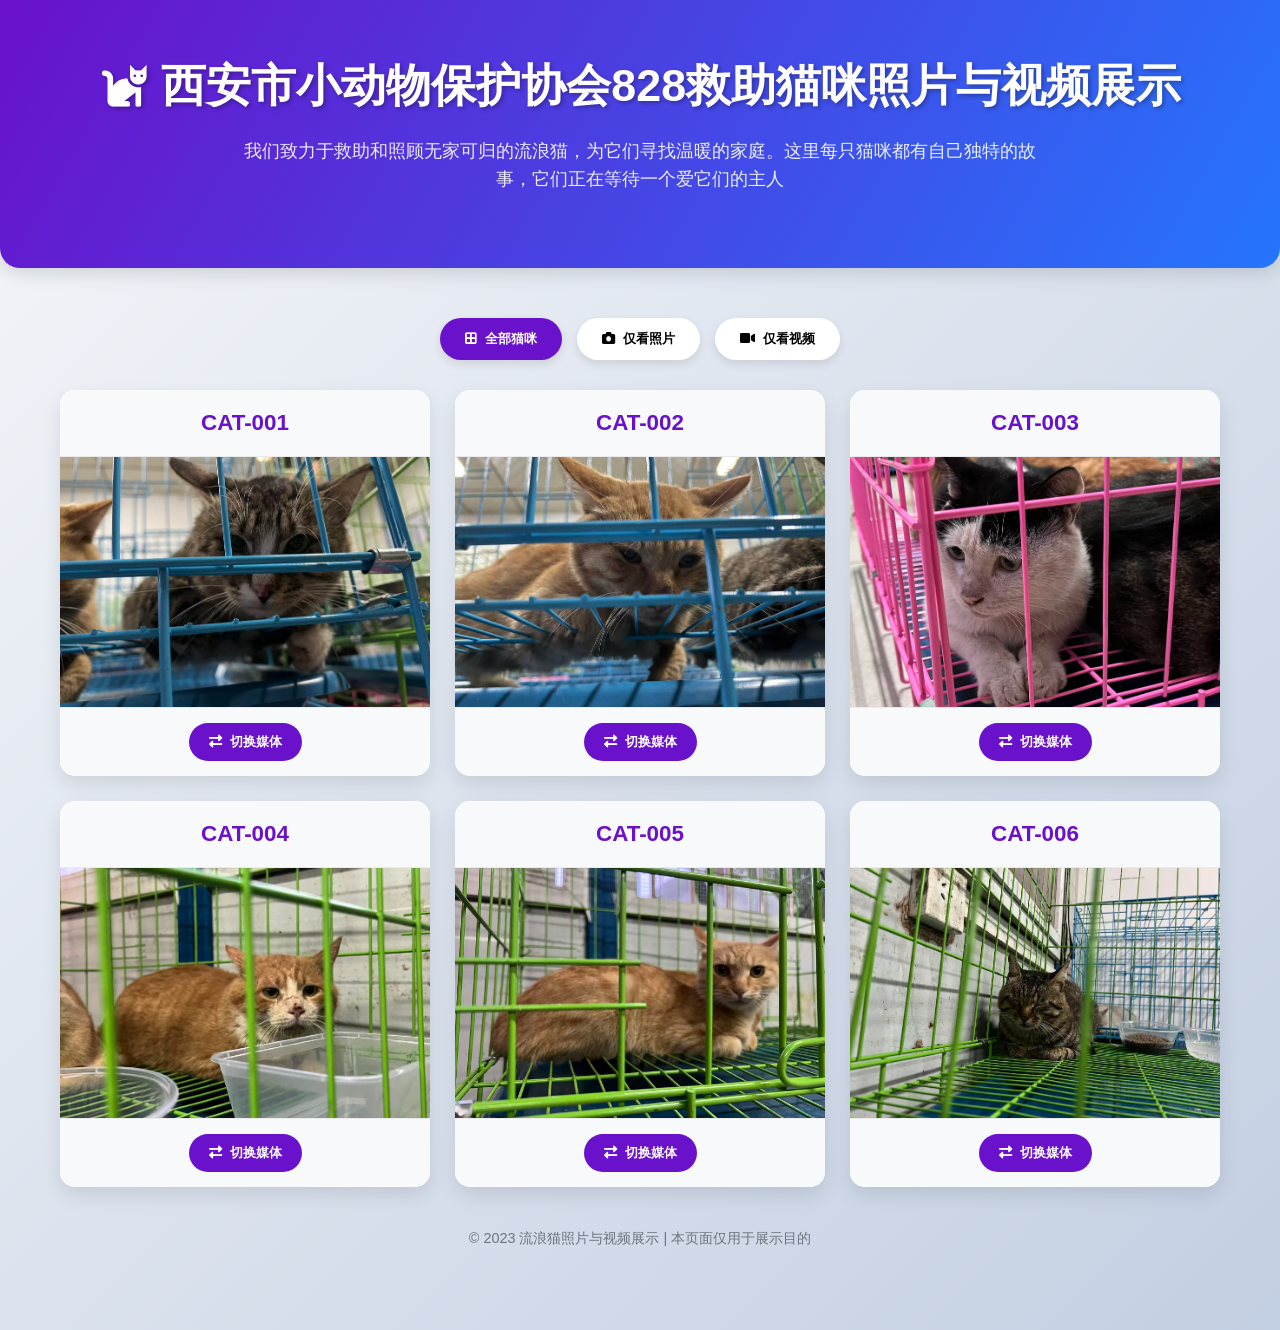
==== index.html @ eee1d1fd "Add files via upload" ====
<!DOCTYPE html>
<html lang="zh-CN">
<head>
    <meta charset="UTF-8">
    <meta name="viewport" content="width=device-width, initial-scale=1.0">
    <title>流浪猫照片与视频展示</title>
    <link rel="stylesheet" href="https://cdnjs.cloudflare.com/ajax/libs/font-awesome/6.0.0/css/all.min.css">
    <style>
        * {
            margin: 0;
            padding: 0;
            box-sizing: border-box;
            font-family: 'Helvetica Neue', Arial, sans-serif;
        }
        
        body {
            background: linear-gradient(135deg, #f5f7fa 0%, #c3cfe2 100%);
            color: #333;
            line-height: 1.6;
            min-height: 100vh;
            padding-bottom: 60px;
        }
        
        .container {
            max-width: 1200px;
            margin: 0 auto;
            padding: 20px;
        }
        
        header {
            text-align: center;
            padding: 30px 0;
            background: linear-gradient(120deg, #6a11cb 0%, #2575fc 100%);
            color: white;
            border-radius: 0 0 20px 20px;
            box-shadow: 0 4px 20px rgba(0, 0, 0, 0.15);
            margin-bottom: 30px;
        }
        
        h1 {
            font-size: 2.8rem;
            margin-bottom: 15px;
            text-shadow: 2px 2px 4px rgba(0, 0, 0, 0.3);
        }
        
        .description {
            max-width: 800px;
            margin: 0 auto 25px;
            font-size: 1.1rem;
            opacity: 0.9;
        }
        
        .controls {
            display: flex;
            justify-content: center;
            gap: 15px;
            margin-bottom: 30px;
            flex-wrap: wrap;
        }
        
        .filter-btn {
            padding: 12px 25px;
            background: white;
            border: none;
            border-radius: 50px;
            cursor: pointer;
            font-weight: bold;
            box-shadow: 0 4px 10px rgba(0, 0, 0, 0.1);
            transition: all 0.3s ease;
            display: flex;
            align-items: center;
            gap: 8px;
        }
        
        .filter-btn:hover {
            transform: translateY(-3px);
            box-shadow: 0 6px 15px rgba(0, 0, 0, 0.15);
        }
        
        .filter-btn.active {
            background: #6a11cb;
            color: white;
        }
        
        .cats-grid {
            display: grid;
            grid-template-columns: repeat(auto-fill, minmax(300px, 1fr));
            gap: 25px;
            margin-bottom: 40px;
        }
        
        .cat-card {
            background: white;
            border-radius: 15px;
            overflow: hidden;
            box-shadow: 0 8px 20px rgba(0, 0, 0, 0.1);
            transition: transform 0.3s ease, box-shadow 0.3s ease;
        }
        
        .cat-card:hover {
            transform: translateY(-5px);
            box-shadow: 0 12px 25px rgba(0, 0, 0, 0.2);
        }
        
        .cat-id {
            text-align: center;
            padding: 15px;
            font-size: 1.4rem;
            font-weight: bold;
            color: #6a11cb;
            background: #f8f9fa;
            border-bottom: 1px solid #eaeaea;
        }
        
        .cat-media {
            position: relative;
            height: 250px;
            overflow: hidden;
        }
        
        .cat-image {
            width: 100%;
            height: 100%;
            object-fit: cover;
            transition: transform 0.5s ease;
        }
        
        .cat-card:hover .cat-image {
            transform: scale(1.05);
        }
        
        .cat-video {
            width: 100%;
            height: 100%;
            object-fit: cover;
            display: none;
        }
        
        .media-controls {
            display: flex;
            justify-content: center;
            padding: 15px;
            background: #f8f9fa;
            border-top: 1px solid #eaeaea;
        }
        
        .media-btn {
            padding: 10px 20px;
            background: #6a11cb;
            color: white;
            border: none;
            border-radius: 50px;
            cursor: pointer;
            font-weight: bold;
            display: flex;
            align-items: center;
            gap: 8px;
            transition: all 0.3s ease;
        }
        
        .media-btn:hover {
            background: #2575fc;
        }
        
        footer {
            text-align: center;
            margin-top: 40px;
            color: #6c757d;
            font-size: 0.9rem;
        }
        
        @media (max-width: 768px) {
            .cats-grid {
                grid-template-columns: repeat(auto-fill, minmax(250px, 1fr));
                gap: 20px;
            }
            
            h1 {
                font-size: 2.2rem;
            }
            
            .description {
                font-size: 1rem;
                padding: 0 15px;
            }
        }
        
        @media (max-width: 480px) {
            .cats-grid {
                grid-template-columns: 1fr;
            }
            
            h1 {
                font-size: 1.8rem;
            }
            
            .filter-btn {
                padding: 10px 15px;
                font-size: 0.9rem;
            }
        }
    </style>
</head>
<body>
    <header>
        <div class="container">
            <h1><i class="fas fa-cat"></i> 西安市小动物保护协会828救助猫咪照片与视频展示</h1>
            <p class="description">我们致力于救助和照顾无家可归的流浪猫，为它们寻找温暖的家庭。这里每只猫咪都有自己独特的故事，它们正在等待一个爱它们的主人</p>
        </div>
    </header>

    <div class="container">
        <div class="controls">
            <button class="filter-btn active" data-filter="all">
                <i class="fas fa-border-all"></i> 全部猫咪
            </button>
            <button class="filter-btn" data-filter="photo">
                <i class="fas fa-camera"></i> 仅看照片
            </button>
            <button class="filter-btn" data-filter="video">
                <i class="fas fa-video"></i> 仅看视频
            </button>
        </div>

        <div class="cats-grid">
            <!-- 猫咪卡片1 -->
            <div class="cat-card" data-type="both">
                <div class="cat-id">CAT-001</div>
                <div class="cat-media">
                    <img src="photos/cat-001.jpg" alt="猫咪编号 CAT-001" class="cat-image">
                    <video class="cat-video" controls>
                        <source src="videos/cat-001.mp4" type="video/mp4">
                        您的浏览器不支持视频播放
                    </video>
                </div>
                <div class="media-controls">
                    <button class="media-btn toggle-media">
                        <i class="fas fa-exchange-alt"></i> 切换媒体
                    </button>
                </div>
            </div>

            <!-- 猫咪卡片2 -->
            <div class="cat-card" data-type="both">
                <div class="cat-id">CAT-002</div>
                <div class="cat-media">
                    <img src="photos/cat-002.jpg" alt="猫咪编号 CAT-002" class="cat-image">
                    <video class="cat-video" controls>
                        <source src="#" type="video/mp4">
                        您的浏览器不支持视频播放
                    </video>
                </div>
                <div class="media-controls">
                    <button class="media-btn toggle-media">
                        <i class="fas fa-exchange-alt"></i> 切换媒体
                    </button>
                </div>
            </div>

            <!-- 猫咪卡片3 -->
            <div class="cat-card" data-type="both">
                <div class="cat-id">CAT-003</div>
                <div class="cat-media">
                    <img src="photos/cat-003.jpg" alt="猫咪编号 CAT-003" class="cat-image">
                    <video class="cat-video" controls>
                        <source src="#" type="video/mp4">
                        您的浏览器不支持视频播放
                    </video>
                </div>
                <div class="media-controls">
                    <button class="media-btn toggle-media">
                        <i class="fas fa-exchange-alt"></i> 切换媒体
                    </button>
                </div>
            </div>

            <!-- 猫咪卡片4 -->
            <div class="cat-card" data-type="both">
                <div class="cat-id">CAT-004</div>
                <div class="cat-media">
                    <img src="photos/cat-004.jpg" alt="猫咪编号 CAT-004" class="cat-image">
                    <video class="cat-video" controls>
                        <source src="#" type="video/mp4">
                        您的浏览器不支持视频播放
                    </video>
                </div>
                <div class="media-controls">
                    <button class="media-btn toggle-media">
                        <i class="fas fa-exchange-alt"></i> 切换媒体
                    </button>
                </div>
            </div>

            <!-- 猫咪卡片5 -->
            <div class="cat-card" data-type="both">
                <div class="cat-id">CAT-005</div>
                <div class="cat-media">
                    <img src="photos/cat-005.jpg" alt="猫咪编号 CAT-005" class="cat-image">
                    <video class="cat-video" controls>
                        <source src="#" type="video/mp4">
                        您的浏览器不支持视频播放
                    </video>
                </div>
                <div class="media-controls">
                    <button class="media-btn toggle-media">
                        <i class="fas fa-exchange-alt"></i> 切换媒体
                    </button>
                </div>
            </div>

            <!-- 猫咪卡片6 -->
            <div class="cat-card" data-type="both">
                <div class="cat-id">CAT-006</div>
                <div class="cat-media">
                    <img src="photos/cat-006.jpg" alt="猫咪编号 CAT-006" class="cat-image">
                    <video class="cat-video" controls>
                        <source src="#" type="video/mp4">
                        您的浏览器不支持视频播放
                    </video>
                </div>
                <div class="media-controls">
                    <button class="media-btn toggle-media">
                        <i class="fas fa-exchange-alt"></i> 切换媒体
                    </button>
                </div>
            </div>
        </div>

        <footer>
            <p>© 2023 流浪猫照片与视频展示 | 本页面仅用于展示目的</p>
        </footer>
    </div>

    <script>
        // 媒体切换功能
        document.querySelectorAll('.toggle-media').forEach(button => {
            button.addEventListener('click', function() {
                const card = this.closest('.cat-card');
                const image = card.querySelector('.cat-image');
                const video = card.querySelector('.cat-video');
                
                if (image.style.display !== 'none') {
                    image.style.display = 'none';
                    video.style.display = 'block';
                    this.innerHTML = '<i class="fas fa-exchange-alt"></i> 切换到照片';
                } else {
                    video.style.display = 'none';
                    image.style.display = 'block';
                    this.innerHTML = '<i class="fas fa-exchange-alt"></i> 切换到视频';
                }
            });
        });
        
        // 筛选功能
        document.querySelectorAll('.filter-btn').forEach(button => {
            button.addEventListener('click', function() {
                // 移除所有按钮的active类
                document.querySelectorAll('.filter-btn').forEach(btn => {
                    btn.classList.remove('active');
                });
                
                // 为当前点击的按钮添加active类
                this.classList.add('active');
                
                const filter = this.getAttribute('data-filter');
                const cards = document.querySelectorAll('.cat-card');
                
                cards.forEach(card => {
                    if (filter === 'all') {
                        card.style.display = 'block';
                    } else if (filter === 'photo') {
                        // 显示所有卡片，但将视频切换为照片显示
                        card.style.display = 'block';
                        const image = card.querySelector('.cat-image');
                        const video = card.querySelector('.cat-video');
                        const button = card.querySelector('.toggle-media');
                        
                        image.style.display = 'block';
                        video.style.display = 'none';
                        button.innerHTML = '<i class="fas fa-exchange-alt"></i> 切换到视频';
                    } else if (filter === 'video') {
                        // 显示所有卡片，但将照片切换为视频显示
                        card.style.display = 'block';
                        const image = card.querySelector('.cat-image');
                        const video = card.querySelector('.cat-video');
                        const button = card.querySelector('.toggle-media');
                        
                        image.style.display = 'none';
                        video.style.display = 'block';
                        button.innerHTML = '<i class="fas fa-exchange-alt"></i> 切换到照片';
                    }
                });
            });
        });
    </script>
</body>
</html>
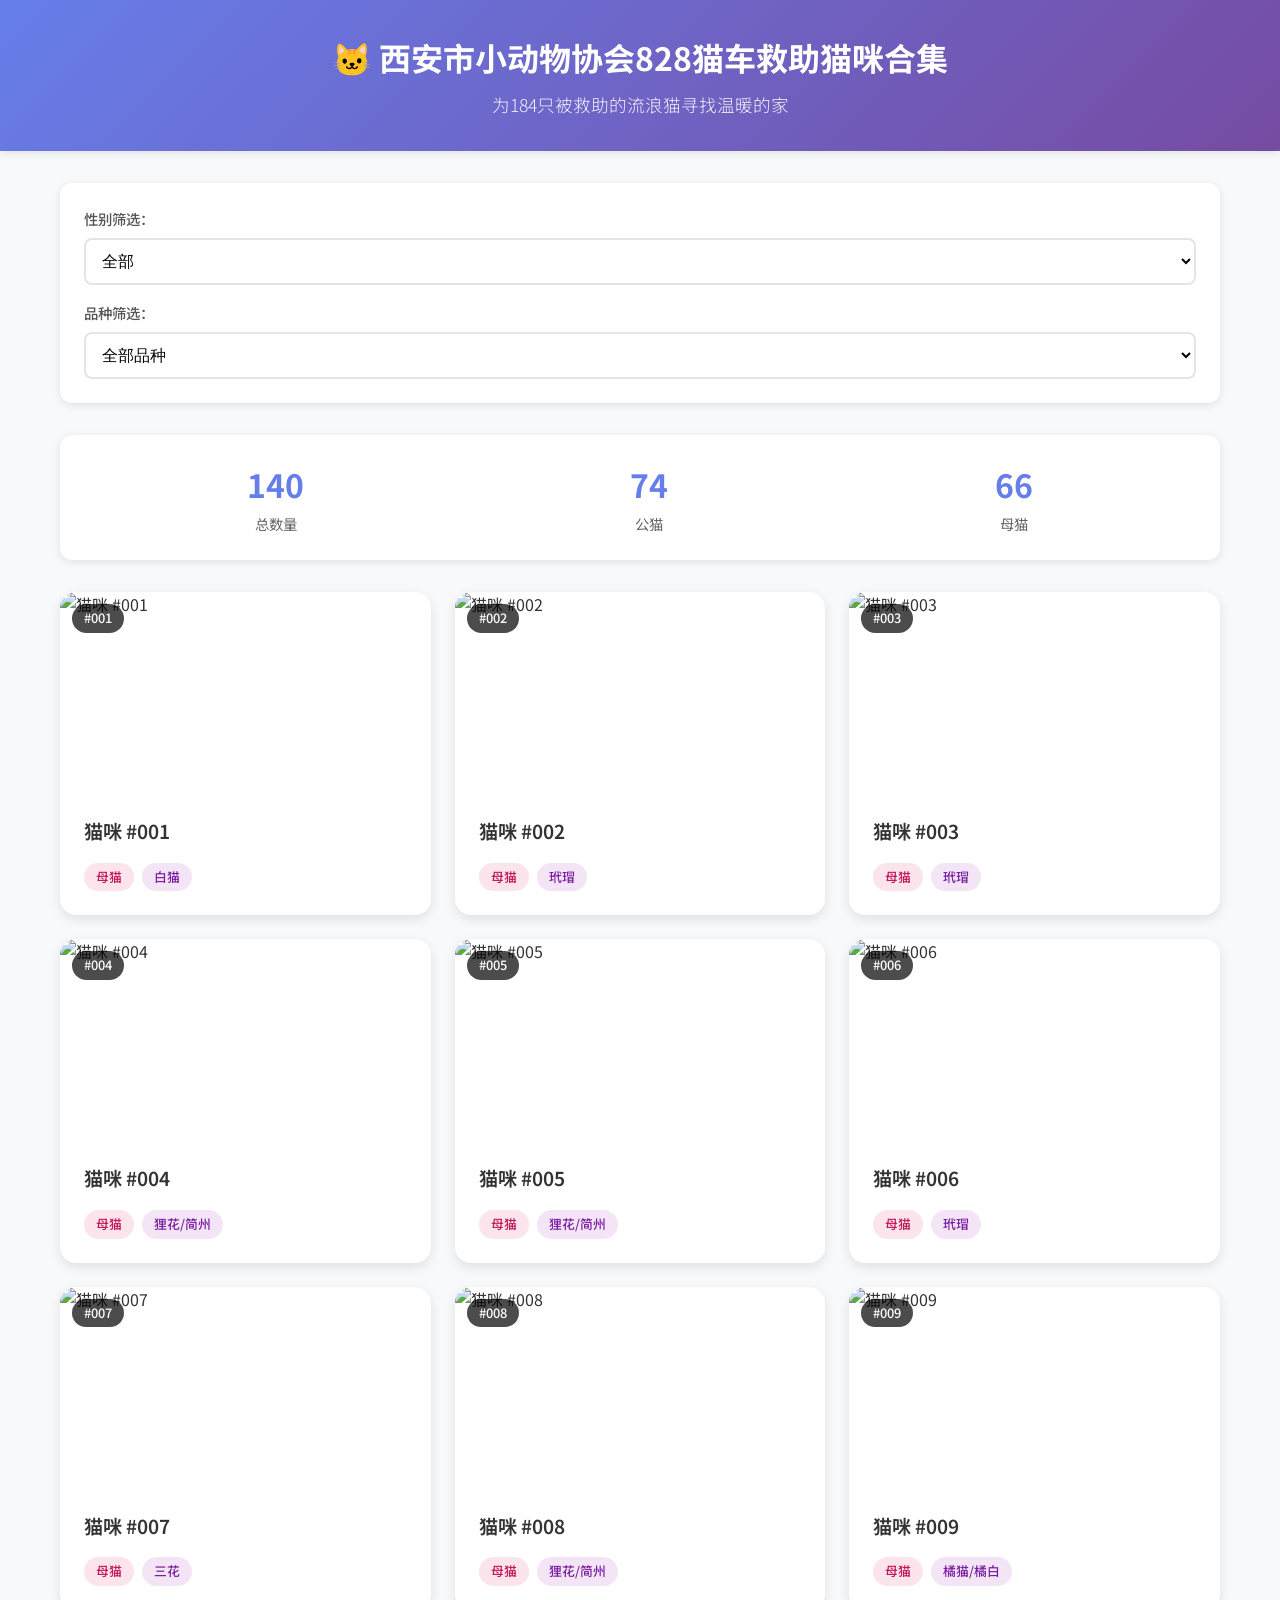
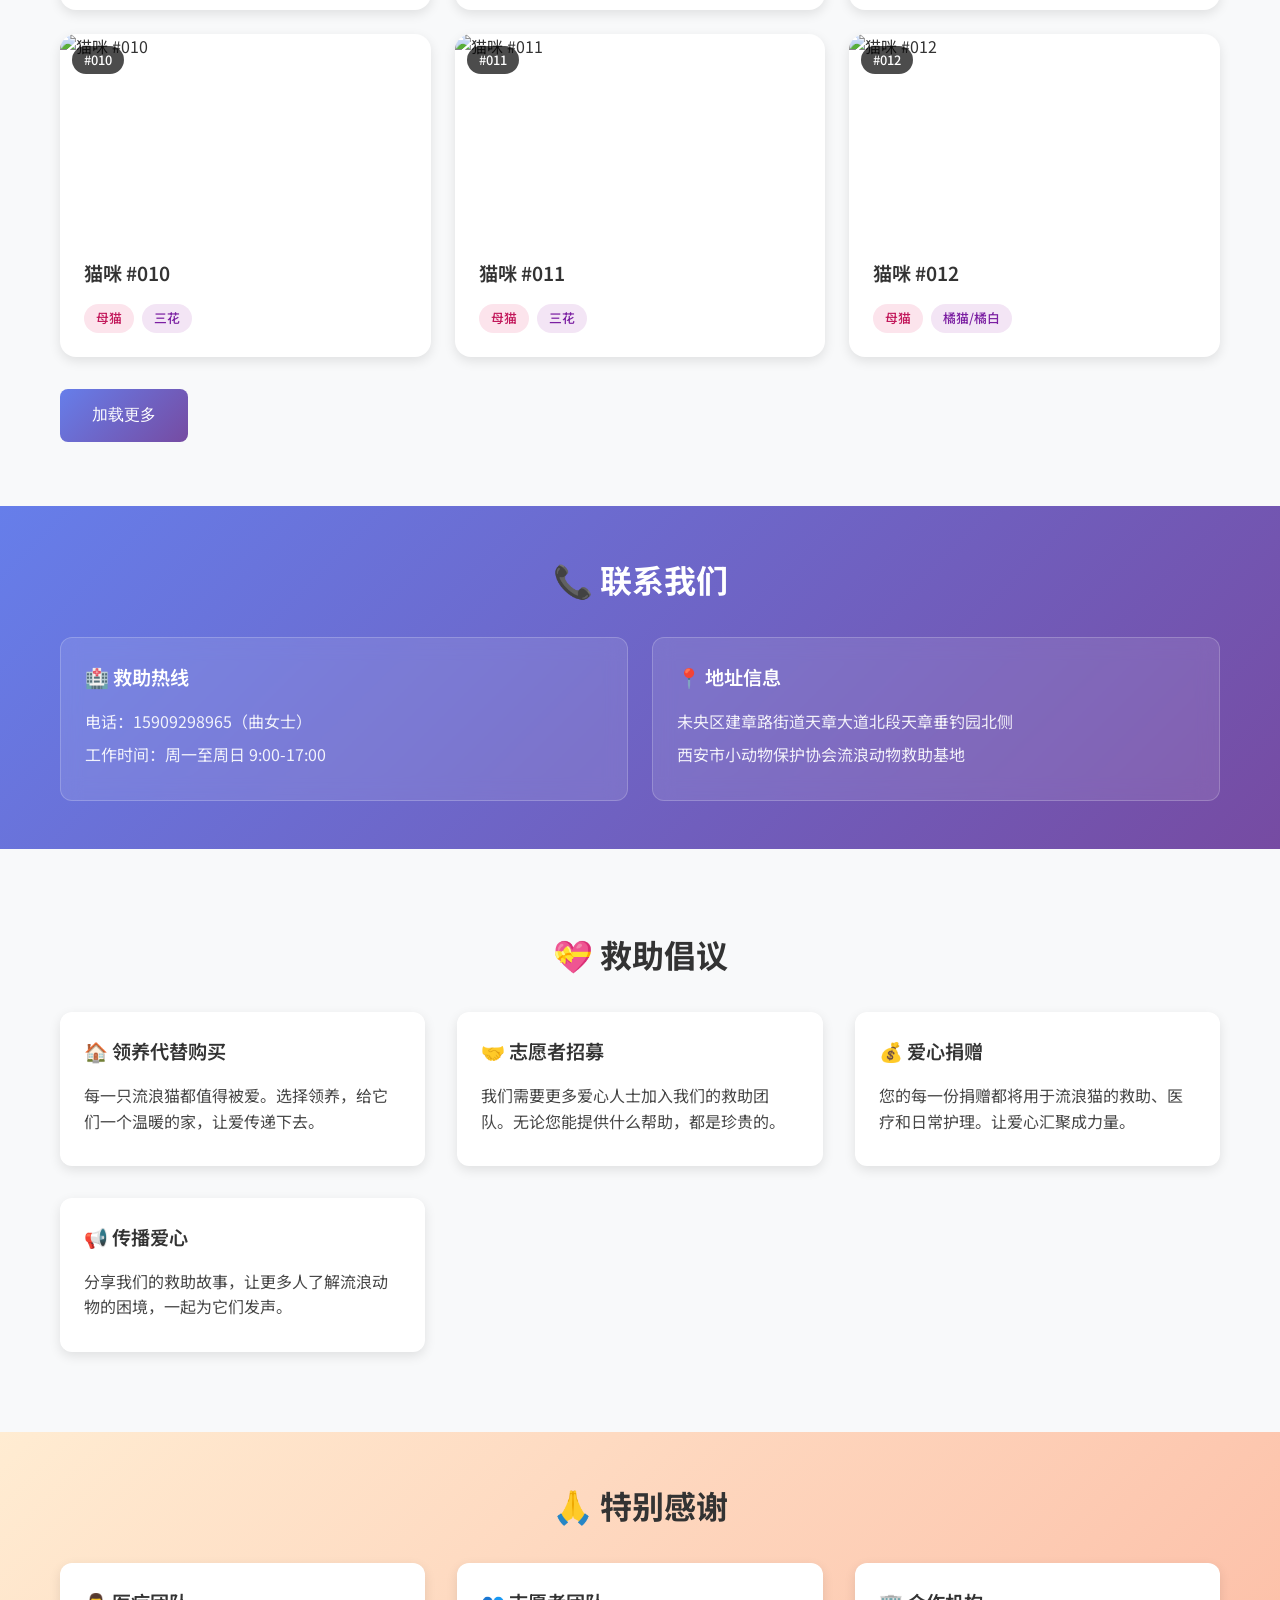
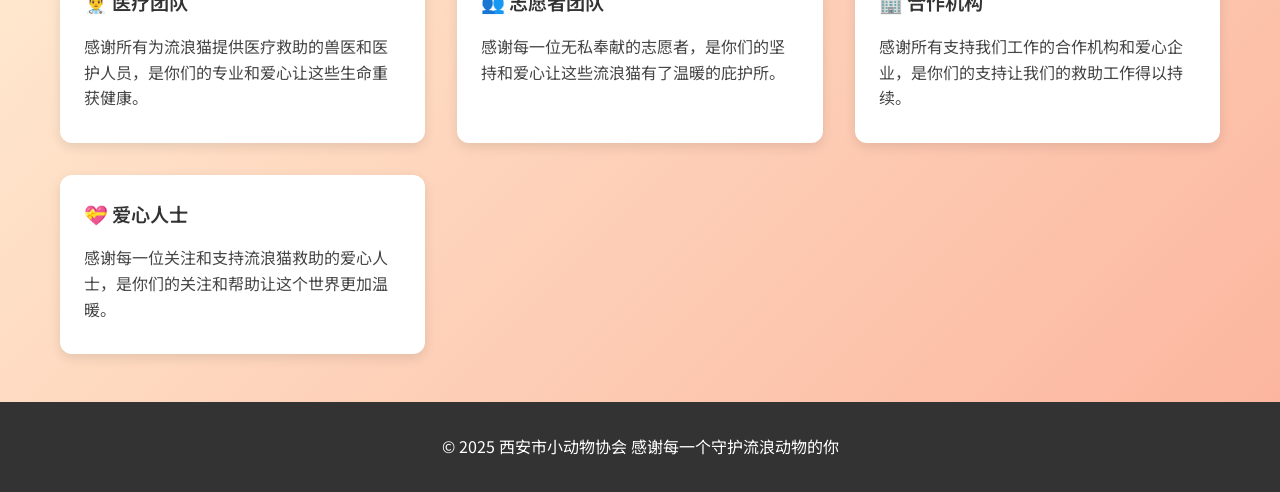
==== commit 61b50216: "Add files via upload" ====
--- a/index.html
+++ b/index.html
@@ -3,395 +3,182 @@
 <head>
     <meta charset="UTF-8">
     <meta name="viewport" content="width=device-width, initial-scale=1.0">
-    <title>流浪猫照片与视频展示</title>
-    <link rel="stylesheet" href="https://cdnjs.cloudflare.com/ajax/libs/font-awesome/6.0.0/css/all.min.css">
-    <style>
-        * {
-            margin: 0;
-            padding: 0;
-            box-sizing: border-box;
-            font-family: 'Helvetica Neue', Arial, sans-serif;
-        }
-        
-        body {
-            background: linear-gradient(135deg, #f5f7fa 0%, #c3cfe2 100%);
-            color: #333;
-            line-height: 1.6;
-            min-height: 100vh;
-            padding-bottom: 60px;
-        }
-        
-        .container {
-            max-width: 1200px;
-            margin: 0 auto;
-            padding: 20px;
-        }
-        
-        header {
-            text-align: center;
-            padding: 30px 0;
-            background: linear-gradient(120deg, #6a11cb 0%, #2575fc 100%);
-            color: white;
-            border-radius: 0 0 20px 20px;
-            box-shadow: 0 4px 20px rgba(0, 0, 0, 0.15);
-            margin-bottom: 30px;
-        }
-        
-        h1 {
-            font-size: 2.8rem;
-            margin-bottom: 15px;
-            text-shadow: 2px 2px 4px rgba(0, 0, 0, 0.3);
-        }
-        
-        .description {
-            max-width: 800px;
-            margin: 0 auto 25px;
-            font-size: 1.1rem;
-            opacity: 0.9;
-        }
-        
-        .controls {
-            display: flex;
-            justify-content: center;
-            gap: 15px;
-            margin-bottom: 30px;
-            flex-wrap: wrap;
-        }
-        
-        .filter-btn {
-            padding: 12px 25px;
-            background: white;
-            border: none;
-            border-radius: 50px;
-            cursor: pointer;
-            font-weight: bold;
-            box-shadow: 0 4px 10px rgba(0, 0, 0, 0.1);
-            transition: all 0.3s ease;
-            display: flex;
-            align-items: center;
-            gap: 8px;
-        }
-        
-        .filter-btn:hover {
-            transform: translateY(-3px);
-            box-shadow: 0 6px 15px rgba(0, 0, 0, 0.15);
-        }
-        
-        .filter-btn.active {
-            background: #6a11cb;
-            color: white;
-        }
-        
-        .cats-grid {
-            display: grid;
-            grid-template-columns: repeat(auto-fill, minmax(300px, 1fr));
-            gap: 25px;
-            margin-bottom: 40px;
-        }
-        
-        .cat-card {
-            background: white;
-            border-radius: 15px;
-            overflow: hidden;
-            box-shadow: 0 8px 20px rgba(0, 0, 0, 0.1);
-            transition: transform 0.3s ease, box-shadow 0.3s ease;
-        }
-        
-        .cat-card:hover {
-            transform: translateY(-5px);
-            box-shadow: 0 12px 25px rgba(0, 0, 0, 0.2);
-        }
-        
-        .cat-id {
-            text-align: center;
-            padding: 15px;
-            font-size: 1.4rem;
-            font-weight: bold;
-            color: #6a11cb;
-            background: #f8f9fa;
-            border-bottom: 1px solid #eaeaea;
-        }
-        
-        .cat-media {
-            position: relative;
-            height: 250px;
-            overflow: hidden;
-        }
-        
-        .cat-image {
-            width: 100%;
-            height: 100%;
-            object-fit: cover;
-            transition: transform 0.5s ease;
-        }
-        
-        .cat-card:hover .cat-image {
-            transform: scale(1.05);
-        }
-        
-        .cat-video {
-            width: 100%;
-            height: 100%;
-            object-fit: cover;
-            display: none;
-        }
-        
-        .media-controls {
-            display: flex;
-            justify-content: center;
-            padding: 15px;
-            background: #f8f9fa;
-            border-top: 1px solid #eaeaea;
-        }
-        
-        .media-btn {
-            padding: 10px 20px;
-            background: #6a11cb;
-            color: white;
-            border: none;
-            border-radius: 50px;
-            cursor: pointer;
-            font-weight: bold;
-            display: flex;
-            align-items: center;
-            gap: 8px;
-            transition: all 0.3s ease;
-        }
-        
-        .media-btn:hover {
-            background: #2575fc;
-        }
-        
-        footer {
-            text-align: center;
-            margin-top: 40px;
-            color: #6c757d;
-            font-size: 0.9rem;
-        }
-        
-        @media (max-width: 768px) {
-            .cats-grid {
-                grid-template-columns: repeat(auto-fill, minmax(250px, 1fr));
-                gap: 20px;
-            }
-            
-            h1 {
-                font-size: 2.2rem;
-            }
-            
-            .description {
-                font-size: 1rem;
-                padding: 0 15px;
-            }
-        }
-        
-        @media (max-width: 480px) {
-            .cats-grid {
-                grid-template-columns: 1fr;
-            }
-            
-            h1 {
-                font-size: 1.8rem;
-            }
-            
-            .filter-btn {
-                padding: 10px 15px;
-                font-size: 0.9rem;
-            }
-        }
-    </style>
+    <title>西安市小动物协会流浪猫救助</title>
+    <link rel="stylesheet" href="styles.css">
+    <!-- 适配Safari及所有浏览器，彻底不发送Referrer -->
+    <meta name="referrer" content="no-referrer">
+    <meta http-equiv="Referrer-Policy" content="no-referrer">
+    <meta name="referrer" content="never">
+    <link href="https://fonts.googleapis.com/css2?family=Noto+Sans+SC:wght@300;400;500;700&display=swap" rel="stylesheet">
 </head>
 <body>
-    <header>
+    <header class="header">
         <div class="container">
-            <h1><i class="fas fa-cat"></i> 西安市小动物保护协会828救助猫咪照片与视频展示</h1>
-            <p class="description">我们致力于救助和照顾无家可归的流浪猫，为它们寻找温暖的家庭。这里每只猫咪都有自己独特的故事，它们正在等待一个爱它们的主人</p>
+            <h1>🐱 西安市小动物协会828猫车救助猫咪合集</h1>
+            <p class="subtitle">为184只被救助的流浪猫寻找温暖的家</p>
         </div>
     </header>
 
-    <div class="container">
-        <div class="controls">
-            <button class="filter-btn active" data-filter="all">
-                <i class="fas fa-border-all"></i> 全部猫咪
-            </button>
-            <button class="filter-btn" data-filter="photo">
-                <i class="fas fa-camera"></i> 仅看照片
-            </button>
-            <button class="filter-btn" data-filter="video">
-                <i class="fas fa-video"></i> 仅看视频
-            </button>
-        </div>
-
-        <div class="cats-grid">
-            <!-- 猫咪卡片1 -->
-            <div class="cat-card" data-type="both">
-                <div class="cat-id">CAT-001</div>
-                <div class="cat-media">
-                    <img src="photos/cat-001.jpg" alt="猫咪编号 CAT-001" class="cat-image">
-                    <video class="cat-video" controls>
-                        <source src="videos/cat-001.mp4" type="video/mp4">
-                        您的浏览器不支持视频播放
-                    </video>
+    <main class="main">
+        <div class="container">
+            <!-- 分类筛选器 -->
+            <div class="filters">
+                <div class="filter-group">
+                    <label for="gender-filter">性别筛选：</label>
+                    <select id="gender-filter" class="filter-select">
+                        <option value="all">全部</option>
+                        <option value="male">公猫</option>
+                        <option value="female">母猫</option>
+                    </select>
                 </div>
-                <div class="media-controls">
-                    <button class="media-btn toggle-media">
-                        <i class="fas fa-exchange-alt"></i> 切换媒体
-                    </button>
+                
+                <div class="filter-group">
+                    <label for="breed-filter">品种筛选：</label>
+                    <select id="breed-filter" class="filter-select">
+                        <option value="all">全部品种</option>
+                        <option value="狸花/简州">狸花/简州</option>
+                        <option value="三花">三花</option>
+                        <option value="橘猫/橘白">橘猫/橘白</option>
+                        <option value="奶牛">奶牛</option>
+                        <option value="玳瑁">玳瑁</option>
+                        <option value="黑猫">黑猫</option>
+                        <option value="白猫">白猫</option>
+                        <option value="美短">美短</option>
+                        <option value="其他">其他</option>
+                    </select>
                 </div>
             </div>
 
-            <!-- 猫咪卡片2 -->
-            <div class="cat-card" data-type="both">
-                <div class="cat-id">CAT-002</div>
-                <div class="cat-media">
-                    <img src="photos/cat-002.jpg" alt="猫咪编号 CAT-002" class="cat-image">
-                    <video class="cat-video" controls>
-                        <source src="#" type="video/mp4">
-                        您的浏览器不支持视频播放
-                    </video>
+            <!-- 统计信息 -->
+            <div class="stats">
+                <div class="stat-item">
+                    <span class="stat-number" id="total-count">110</span>
+                    <span class="stat-label">总数量</span>
                 </div>
-                <div class="media-controls">
-                    <button class="media-btn toggle-media">
-                        <i class="fas fa-exchange-alt"></i> 切换媒体
-                    </button>
+                <div class="stat-item">
+                    <span class="stat-number" id="male-count">0</span>
+                    <span class="stat-label">公猫</span>
+                </div>
+                <div class="stat-item">
+                    <span class="stat-number" id="female-count">0</span>
+                    <span class="stat-label">母猫</span>
                 </div>
             </div>
 
-            <!-- 猫咪卡片3 -->
-            <div class="cat-card" data-type="both">
-                <div class="cat-id">CAT-003</div>
-                <div class="cat-media">
-                    <img src="photos/cat-003.jpg" alt="猫咪编号 CAT-003" class="cat-image">
-                    <video class="cat-video" controls>
-                        <source src="#" type="video/mp4">
-                        您的浏览器不支持视频播放
-                    </video>
-                </div>
-                <div class="media-controls">
-                    <button class="media-btn toggle-media">
-                        <i class="fas fa-exchange-alt"></i> 切换媒体
-                    </button>
-                </div>
+            <!-- 猫咪卡片容器 -->
+            <div class="cats-grid" id="cats-grid">
+                <!-- 猫咪卡片将通过JavaScript动态生成 -->
             </div>
 
-            <!-- 猫咪卡片4 -->
-            <div class="cat-card" data-type="both">
-                <div class="cat-id">CAT-004</div>
-                <div class="cat-media">
-                    <img src="photos/cat-004.jpg" alt="猫咪编号 CAT-004" class="cat-image">
-                    <video class="cat-video" controls>
-                        <source src="#" type="video/mp4">
-                        您的浏览器不支持视频播放
-                    </video>
-                </div>
-                <div class="media-controls">
-                    <button class="media-btn toggle-media">
-                        <i class="fas fa-exchange-alt"></i> 切换媒体
-                    </button>
-                </div>
+            <!-- 加载更多按钮 -->
+            <div class="load-more-container">
+                <button id="load-more" class="load-more-btn">加载更多</button>
             </div>
+        </div>
+    </main>
 
-            <!-- 猫咪卡片5 -->
-            <div class="cat-card" data-type="both">
-                <div class="cat-id">CAT-005</div>
-                <div class="cat-media">
-                    <img src="photos/cat-005.jpg" alt="猫咪编号 CAT-005" class="cat-image">
-                    <video class="cat-video" controls>
-                        <source src="#" type="video/mp4">
-                        您的浏览器不支持视频播放
-                    </video>
-                </div>
-                <div class="media-controls">
-                    <button class="media-btn toggle-media">
-                        <i class="fas fa-exchange-alt"></i> 切换媒体
-                    </button>
-                </div>
-            </div>
-
-            <!-- 猫咪卡片6 -->
-            <div class="cat-card" data-type="both">
-                <div class="cat-id">CAT-006</div>
-                <div class="cat-media">
-                    <img src="photos/cat-006.jpg" alt="猫咪编号 CAT-006" class="cat-image">
-                    <video class="cat-video" controls>
-                        <source src="#" type="video/mp4">
-                        您的浏览器不支持视频播放
-                    </video>
-                </div>
-                <div class="media-controls">
-                    <button class="media-btn toggle-media">
-                        <i class="fas fa-exchange-alt"></i> 切换媒体
-                    </button>
+    <!-- 联系我们板块 -->
+    <section class="contact-section">
+        <div class="container">
+            <h2 class="section-title">📞 联系我们</h2>
+            <div class="contact-content">
+                <div class="contact-info">
+                    <div class="contact-item">
+                        <h3>🏥 救助热线</h3>
+                        <p>电话：15909298965（曲女士）</p>
+                        <p>工作时间：周一至周日 9:00-17:00</p>
+                    </div>
+                    <div class="contact-item">
+                        <h3>📍 地址信息</h3>
+                        <p>未央区建章路街道天章大道北段天章垂钓园北侧</p>
+                        <p>西安市小动物保护协会流浪动物救助基地</p>
+                    </div>
                 </div>
             </div>
         </div>
+    </section>
 
-        <footer>
-            <p>© 2023 流浪猫照片与视频展示 | 本页面仅用于展示目的</p>
-        </footer>
+    <!-- 救助倡议板块 -->
+    <section class="rescue-section">
+        <div class="container">
+            <h2 class="section-title">💝 救助倡议</h2>
+            <div class="rescue-content">
+                <div class="rescue-item">
+                    <h3>🏠 领养代替购买</h3>
+                    <p>每一只流浪猫都值得被爱。选择领养，给它们一个温暖的家，让爱传递下去。</p>
+                </div>
+                <div class="rescue-item">
+                    <h3>🤝 志愿者招募</h3>
+                    <p>我们需要更多爱心人士加入我们的救助团队。无论您能提供什么帮助，都是珍贵的。</p>
+                </div>
+                <div class="rescue-item">
+                    <h3>💰 爱心捐赠</h3>
+                    <p>您的每一份捐赠都将用于流浪猫的救助、医疗和日常护理。让爱心汇聚成力量。</p>
+                </div>
+                <div class="rescue-item">
+                    <h3>📢 传播爱心</h3>
+                    <p>分享我们的救助故事，让更多人了解流浪动物的困境，一起为它们发声。</p>
+                </div>
+            </div>
+        </div>
+    </section>
+
+    <!-- 特别感谢板块 -->
+    <section class="thanks-section">
+        <div class="container">
+            <h2 class="section-title">🙏 特别感谢</h2>
+            <div class="thanks-content">
+                <div class="thanks-item">
+                    <h3>👨‍⚕️ 医疗团队</h3>
+                    <p>感谢所有为流浪猫提供医疗救助的兽医和医护人员，是你们的专业和爱心让这些生命重获健康。</p>
+                </div>
+                <div class="thanks-item">
+                    <h3>👥 志愿者团队</h3>
+                    <p>感谢每一位无私奉献的志愿者，是你们的坚持和爱心让这些流浪猫有了温暖的庇护所。</p>
+                </div>
+                <div class="thanks-item">
+                    <h3>🏢 合作机构</h3>
+                    <p>感谢所有支持我们工作的合作机构和爱心企业，是你们的支持让我们的救助工作得以持续。</p>
+                </div>
+                <div class="thanks-item">
+                    <h3>💝 爱心人士</h3>
+                    <p>感谢每一位关注和支持流浪猫救助的爱心人士，是你们的关注和帮助让这个世界更加温暖。</p>
+                </div>
+            </div>
+        </div>
+    </section>
+
+    <!-- 猫咪详情模态框 -->
+    <div id="cat-modal" class="modal">
+        <div class="modal-content">
+            <span class="close">&times;</span>
+            <div class="modal-body">
+                <div class="cat-details">
+                    <div class="cat-images">
+                        <img id="modal-cat-image" src="" alt="猫咪照片" class="modal-cat-image">
+                        <video id="modal-cat-video" controls class="modal-cat-video" preload="none">
+                            <source src="" type="video/mp4">
+                            您的浏览器不支持视频播放。
+                        </video>
+                    </div>
+                    <div class="cat-info">
+                        <h2 id="modal-cat-title"></h2>
+                        <div class="cat-tags">
+                            <span id="modal-cat-gender" class="tag"></span>
+                            <span id="modal-cat-breed" class="tag"></span>
+                        </div>
+                    </div>
+                </div>
+            </div>
+        </div>
     </div>
 
-    <script>
-        // 媒体切换功能
-        document.querySelectorAll('.toggle-media').forEach(button => {
-            button.addEventListener('click', function() {
-                const card = this.closest('.cat-card');
-                const image = card.querySelector('.cat-image');
-                const video = card.querySelector('.cat-video');
-                
-                if (image.style.display !== 'none') {
-                    image.style.display = 'none';
-                    video.style.display = 'block';
-                    this.innerHTML = '<i class="fas fa-exchange-alt"></i> 切换到照片';
-                } else {
-                    video.style.display = 'none';
-                    image.style.display = 'block';
-                    this.innerHTML = '<i class="fas fa-exchange-alt"></i> 切换到视频';
-                }
-            });
-        });
-        
-        // 筛选功能
-        document.querySelectorAll('.filter-btn').forEach(button => {
-            button.addEventListener('click', function() {
-                // 移除所有按钮的active类
-                document.querySelectorAll('.filter-btn').forEach(btn => {
-                    btn.classList.remove('active');
-                });
-                
-                // 为当前点击的按钮添加active类
-                this.classList.add('active');
-                
-                const filter = this.getAttribute('data-filter');
-                const cards = document.querySelectorAll('.cat-card');
-                
-                cards.forEach(card => {
-                    if (filter === 'all') {
-                        card.style.display = 'block';
-                    } else if (filter === 'photo') {
-                        // 显示所有卡片，但将视频切换为照片显示
-                        card.style.display = 'block';
-                        const image = card.querySelector('.cat-image');
-                        const video = card.querySelector('.cat-video');
-                        const button = card.querySelector('.toggle-media');
-                        
-                        image.style.display = 'block';
-                        video.style.display = 'none';
-                        button.innerHTML = '<i class="fas fa-exchange-alt"></i> 切换到视频';
-                    } else if (filter === 'video') {
-                        // 显示所有卡片，但将照片切换为视频显示
-                        card.style.display = 'block';
-                        const image = card.querySelector('.cat-image');
-                        const video = card.querySelector('.cat-video');
-                        const button = card.querySelector('.toggle-media');
-                        
-                        image.style.display = 'none';
-                        video.style.display = 'block';
-                        button.innerHTML = '<i class="fas fa-exchange-alt"></i> 切换到照片';
-                    }
-                });
-            });
-        });
-    </script>
+    <footer class="footer">
+        <div class="container">
+            <p>&copy; 2025 西安市小动物协会 感谢每一个守护流浪动物的你</p>
+        </div>
+    </footer>
+
+    <script src="script.js"></script>
 </body>
-</html>+</html>
--- a/styles.css
+++ b/styles.css
@@ -0,0 +1,585 @@
+/* 基础样式重置 */
+* {
+    margin: 0;
+    padding: 0;
+    box-sizing: border-box;
+}
+
+body {
+    font-family: 'Noto Sans SC', -apple-system, BlinkMacSystemFont, 'Segoe UI', Roboto, sans-serif;
+    line-height: 1.6;
+    color: #333;
+    background-color: #f8f9fa;
+}
+
+.container {
+    max-width: 1200px;
+    margin: 0 auto;
+    padding: 0 20px;
+}
+
+/* 头部样式 */
+.header {
+    background: linear-gradient(135deg, #667eea 0%, #764ba2 100%);
+    color: white;
+    padding: 2rem 0;
+    text-align: center;
+    box-shadow: 0 2px 10px rgba(0,0,0,0.1);
+}
+
+.header h1 {
+    font-size: 2rem;
+    font-weight: 700;
+    margin-bottom: 0.5rem;
+}
+
+.subtitle {
+    font-size: 1.1rem;
+    opacity: 0.9;
+    font-weight: 300;
+}
+
+/* 主要内容区域 */
+.main {
+    padding: 2rem 0;
+}
+
+/* 筛选器样式 */
+.filters {
+    background: white;
+    padding: 1.5rem;
+    border-radius: 12px;
+    box-shadow: 0 2px 8px rgba(0,0,0,0.1);
+    margin-bottom: 2rem;
+    display: flex;
+    flex-direction: column;
+    gap: 1rem;
+}
+
+.filter-group {
+    display: flex;
+    flex-direction: column;
+    gap: 0.5rem;
+}
+
+.filter-group label {
+    font-weight: 500;
+    color: #555;
+    font-size: 0.9rem;
+}
+
+.filter-select {
+    padding: 0.75rem;
+    border: 2px solid #e1e5e9;
+    border-radius: 8px;
+    font-size: 1rem;
+    background: white;
+    transition: border-color 0.3s ease;
+}
+
+.filter-select:focus {
+    outline: none;
+    border-color: #667eea;
+}
+
+/* 统计信息样式 */
+.stats {
+    display: flex;
+    justify-content: space-around;
+    background: white;
+    padding: 1.5rem;
+    border-radius: 12px;
+    box-shadow: 0 2px 8px rgba(0,0,0,0.1);
+    margin-bottom: 2rem;
+}
+
+.stat-item {
+    text-align: center;
+}
+
+.stat-number {
+    display: block;
+    font-size: 2rem;
+    font-weight: 700;
+    color: #667eea;
+}
+
+.stat-label {
+    font-size: 0.9rem;
+    color: #666;
+    margin-top: 0.25rem;
+}
+
+/* 猫咪网格布局 */
+.cats-grid {
+    display: grid;
+    grid-template-columns: repeat(auto-fill, minmax(280px, 1fr));
+    gap: 1.5rem;
+    margin-bottom: 2rem;
+}
+
+/* 猫咪卡片样式 */
+.cat-card {
+    background: white;
+    border-radius: 16px;
+    overflow: hidden;
+    box-shadow: 0 4px 12px rgba(0,0,0,0.1);
+    transition: transform 0.3s ease, box-shadow 0.3s ease;
+    cursor: pointer;
+}
+
+.cat-card:hover {
+    transform: translateY(-4px);
+    box-shadow: 0 8px 24px rgba(0,0,0,0.15);
+}
+
+.cat-image-container {
+    position: relative;
+    width: 100%;
+    height: 200px;
+    overflow: hidden;
+}
+
+.cat-image {
+    width: 100%;
+    height: 100%;
+    object-fit: cover;
+    transition: transform 0.3s ease;
+}
+
+.cat-card:hover .cat-image {
+    transform: scale(1.05);
+}
+
+.cat-number {
+    position: absolute;
+    top: 12px;
+    left: 12px;
+    background: rgba(0,0,0,0.7);
+    color: white;
+    padding: 0.25rem 0.75rem;
+    border-radius: 20px;
+    font-size: 0.8rem;
+    font-weight: 500;
+}
+
+.cat-info {
+    padding: 1.5rem;
+}
+
+.cat-title {
+    font-size: 1.2rem;
+    font-weight: 600;
+    margin-bottom: 1rem;
+    color: #333;
+}
+
+.cat-tags {
+    display: flex;
+    gap: 0.5rem;
+    flex-wrap: wrap;
+}
+
+.tag {
+    padding: 0.25rem 0.75rem;
+    border-radius: 20px;
+    font-size: 0.8rem;
+    font-weight: 500;
+}
+
+.tag.gender-male {
+    background: #e3f2fd;
+    color: #1976d2;
+}
+
+.tag.gender-female {
+    background: #fce4ec;
+    color: #c2185b;
+}
+
+.tag.breed {
+    background: #f3e5f5;
+    color: #7b1fa2;
+}
+
+/* 加载更多按钮 */
+.load-more-container {
+    text-align: center;
+    margin-top: 2rem;
+}
+
+.load-more-btn {
+    background: linear-gradient(135deg, #667eea 0%, #764ba2 100%);
+    color: white;
+    border: none;
+    padding: 1rem 2rem;
+    border-radius: 8px;
+    font-size: 1rem;
+    font-weight: 500;
+    cursor: pointer;
+    transition: transform 0.2s ease;
+}
+
+.load-more-btn:hover {
+    transform: translateY(-2px);
+}
+
+.load-more-btn:disabled {
+    opacity: 0.6;
+    cursor: not-allowed;
+    transform: none;
+}
+
+/* 模态框样式 */
+.modal {
+    display: none;
+    position: fixed;
+    z-index: 1000;
+    left: 0;
+    top: 0;
+    width: 100%;
+    height: 100%;
+    background-color: rgba(0,0,0,0.8);
+    backdrop-filter: blur(4px);
+}
+
+.modal-content {
+    position: relative;
+    background-color: white;
+    margin: 5% auto;
+    padding: 0;
+    width: 90%;
+    max-width: 600px;
+    border-radius: 16px;
+    overflow: hidden;
+    animation: modalSlideIn 0.3s ease;
+}
+
+@keyframes modalSlideIn {
+    from {
+        opacity: 0;
+        transform: translateY(-50px);
+    }
+    to {
+        opacity: 1;
+        transform: translateY(0);
+    }
+}
+
+.close {
+    position: absolute;
+    right: 20px;
+    top: 20px;
+    color: white;
+    font-size: 2rem;
+    font-weight: bold;
+    cursor: pointer;
+    z-index: 1001;
+    background: rgba(0,0,0,0.5);
+    width: 40px;
+    height: 40px;
+    border-radius: 50%;
+    display: flex;
+    align-items: center;
+    justify-content: center;
+    transition: background 0.3s ease;
+}
+
+.close:hover {
+    background: rgba(0,0,0,0.7);
+}
+
+.modal-body {
+    padding: 0;
+}
+
+.cat-details {
+    position: relative;
+}
+
+.cat-images {
+    position: relative;
+    width: 100%;
+    height: 300px;
+    overflow: hidden;
+}
+
+.modal-cat-image {
+    width: 100%;
+    height: 100%;
+    object-fit: cover;
+}
+
+.modal-cat-video {
+    width: 100%;
+    height: 100%;
+    object-fit: cover;
+    /* 移除 display: none; */
+}
+
+.cat-info {
+    padding: 1.5rem;
+}
+
+.cat-info h2 {
+    font-size: 1.5rem;
+    margin-bottom: 1rem;
+    color: #333;
+}
+
+/* 新增板块样式 */
+.contact-section,
+.rescue-section,
+.thanks-section {
+    padding: 3rem 0;
+    margin-top: 2rem;
+}
+
+.contact-section {
+    background: linear-gradient(135deg, #667eea 0%, #764ba2 100%);
+    color: white;
+}
+
+.rescue-section {
+    background: #f8f9fa;
+}
+
+.thanks-section {
+    background: linear-gradient(135deg, #ffecd2 0%, #fcb69f 100%);
+}
+
+.section-title {
+    text-align: center;
+    font-size: 2rem;
+    font-weight: 700;
+    margin-bottom: 2rem;
+    color: inherit;
+}
+
+.contact-content,
+.rescue-content,
+.thanks-content {
+    display: grid;
+    grid-template-columns: repeat(auto-fit, minmax(300px, 1fr));
+    gap: 2rem;
+}
+
+.contact-info {
+    display: grid;
+    grid-template-columns: repeat(auto-fit, minmax(250px, 1fr));
+    gap: 1.5rem;
+}
+
+.contact-item,
+.rescue-item,
+.thanks-item {
+    background: rgba(255, 255, 255, 0.1);
+    padding: 1.5rem;
+    border-radius: 12px;
+    backdrop-filter: blur(10px);
+    border: 1px solid rgba(255, 255, 255, 0.2);
+}
+
+.rescue-item,
+.thanks-item {
+    background: white;
+    box-shadow: 0 4px 12px rgba(0, 0, 0, 0.1);
+    border: none;
+}
+
+.contact-item h3,
+.rescue-item h3,
+.thanks-item h3 {
+    font-size: 1.2rem;
+    font-weight: 600;
+    margin-bottom: 1rem;
+    color: inherit;
+}
+
+.contact-item p,
+.rescue-item p,
+.thanks-item p {
+    line-height: 1.6;
+    margin-bottom: 0.5rem;
+    color: inherit;
+    opacity: 0.9;
+}
+
+/* 页脚样式 */
+.footer {
+    background: #333;
+    color: white;
+    text-align: center;
+    padding: 2rem 0;
+    margin-top: 0;
+}
+
+/* 响应式设计 */
+@media (max-width: 768px) {
+    .header h1 {
+        font-size: 1.5rem;
+    }
+    
+    .subtitle {
+        font-size: 1rem;
+    }
+    
+    .filters {
+        padding: 1rem;
+    }
+    
+    .stats {
+        padding: 1rem;
+        flex-direction: column;
+        gap: 1rem;
+    }
+    
+    .cats-grid {
+        grid-template-columns: 1fr;
+        gap: 1rem;
+    }
+    
+    .cat-image-container {
+        height: 180px;
+    }
+    
+    .modal-content {
+        width: 95%;
+        margin: 10% auto;
+    }
+    
+    .cat-images {
+        height: 250px;
+    }
+    
+    .container {
+        padding: 0 15px;
+    }
+    
+    /* 新增板块移动端样式 */
+    .contact-section,
+    .rescue-section,
+    .thanks-section {
+        padding: 2rem 0;
+    }
+    
+    .section-title {
+        font-size: 1.5rem;
+        margin-bottom: 1.5rem;
+    }
+    
+    .contact-content,
+    .rescue-content,
+    .thanks-content {
+        grid-template-columns: 1fr;
+        gap: 1rem;
+    }
+    
+    .contact-info {
+        grid-template-columns: 1fr;
+        gap: 1rem;
+    }
+    
+    .contact-item,
+    .rescue-item,
+    .thanks-item {
+        padding: 1rem;
+    }
+}
+
+@media (max-width: 480px) {
+    .header {
+        padding: 1.5rem 0;
+    }
+    
+    .main {
+        padding: 1rem 0;
+    }
+    
+    .cat-info {
+        padding: 1rem;
+    }
+    
+    .cat-title {
+        font-size: 1.1rem;
+    }
+    
+    .stat-number {
+        font-size: 1.5rem;
+    }
+}
+
+/* 加载动画 */
+.loading {
+    display: inline-block;
+    width: 20px;
+    height: 20px;
+    border: 3px solid #f3f3f3;
+    border-top: 3px solid #667eea;
+    border-radius: 50%;
+    animation: spin 1s linear infinite;
+}
+
+@keyframes spin {
+    0% { transform: rotate(0deg); }
+    100% { transform: rotate(360deg); }
+}
+
+/* 隐藏元素 */
+.hidden {
+    display: none !important;
+}
+
+/* 图片懒加载占位符 */
+.cat-image-placeholder {
+    background: linear-gradient(90deg, #f0f0f0 25%, #e0e0e0 50%, #f0f0f0 75%);
+    background-size: 200% 100%;
+    animation: loading 1.5s infinite;
+}
+
+@keyframes loading {
+    0% { background-position: 200% 0; }
+    100% { background-position: -200% 0; }
+}
+
+
+/* 在 styles.css 中添加 */
+.play-button-overlay {
+    position: absolute;
+    top: 50%;
+    left: 50%;
+    transform: translate(-50%, -50%);
+    background: rgba(0, 0, 0, 0.7);
+    border-radius: 50%;
+    width: 60px;
+    height: 60px;
+    display: flex;
+    align-items: center;
+    justify-content: center;
+    opacity: 0.8;
+    transition: opacity 0.3s ease;
+    cursor: pointer;
+}
+
+.play-button-overlay:hover {
+    opacity: 1;
+}
+
+/* 修改播放按钮的三角形样式 */
+.play-button-overlay::after {
+    content: "";
+    display: block;
+    width: 0;
+    height: 0;
+    border-top: 12px solid transparent;
+    border-bottom: 12px solid transparent;
+    border-left: 20px solid white;
+    margin-left: 4px;
+    /* 添加这些属性确保三角形居中 */
+    position: relative;
+    top: 1px;
+}
+
+.cat-images:hover .play-button-overlay {
+    opacity: 1;
+}
